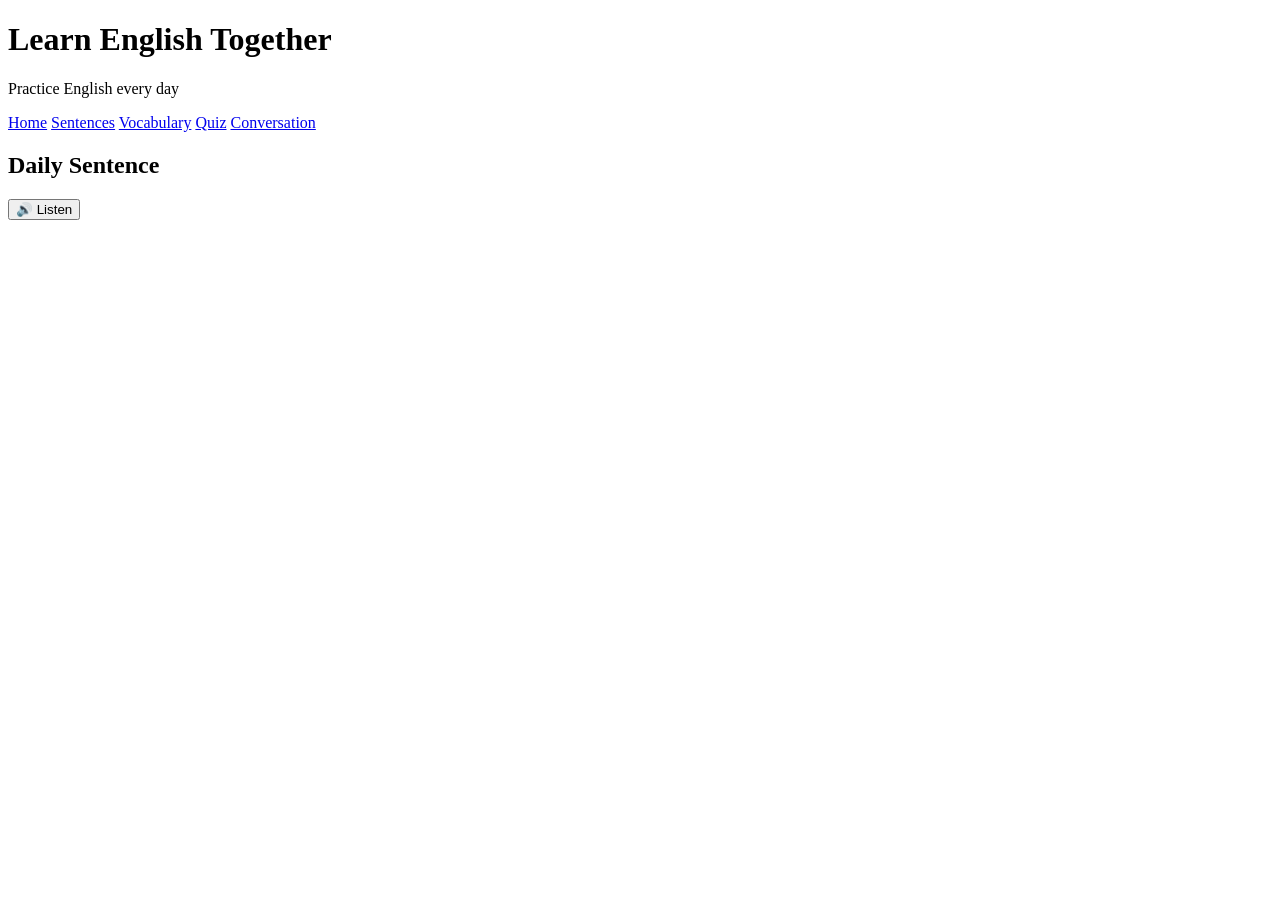
==== index.html @ a449f3a2 "Add initial HTML structure for English learning site" ====
<!DOCTYPE html>
<html lang="en">
<head>
<meta charset="UTF-8">
<title>Learn English Together</title>
<link rel="stylesheet" href="css/style.css">
</head>

<body>

<header>
<h1>Learn English Together</h1>
<p>Practice English every day</p>
</header>

<nav>
<a href="index.html">Home</a>
<a href="pages/sentences.html">Sentences</a>
<a href="pages/vocabulary.html">Vocabulary</a>
<a href="pages/quiz.html">Quiz</a>
<a href="pages/conversation.html">Conversation</a>
</nav>

<section>

<h2>Daily Sentence</h2>

<p id="dailySentence"></p>

<button onclick="speakSentence()">🔊 Listen</button>

</section>

<script src="js/dailySentence.js"></script>
<script src="js/speech.js"></script>

</body>
</html>
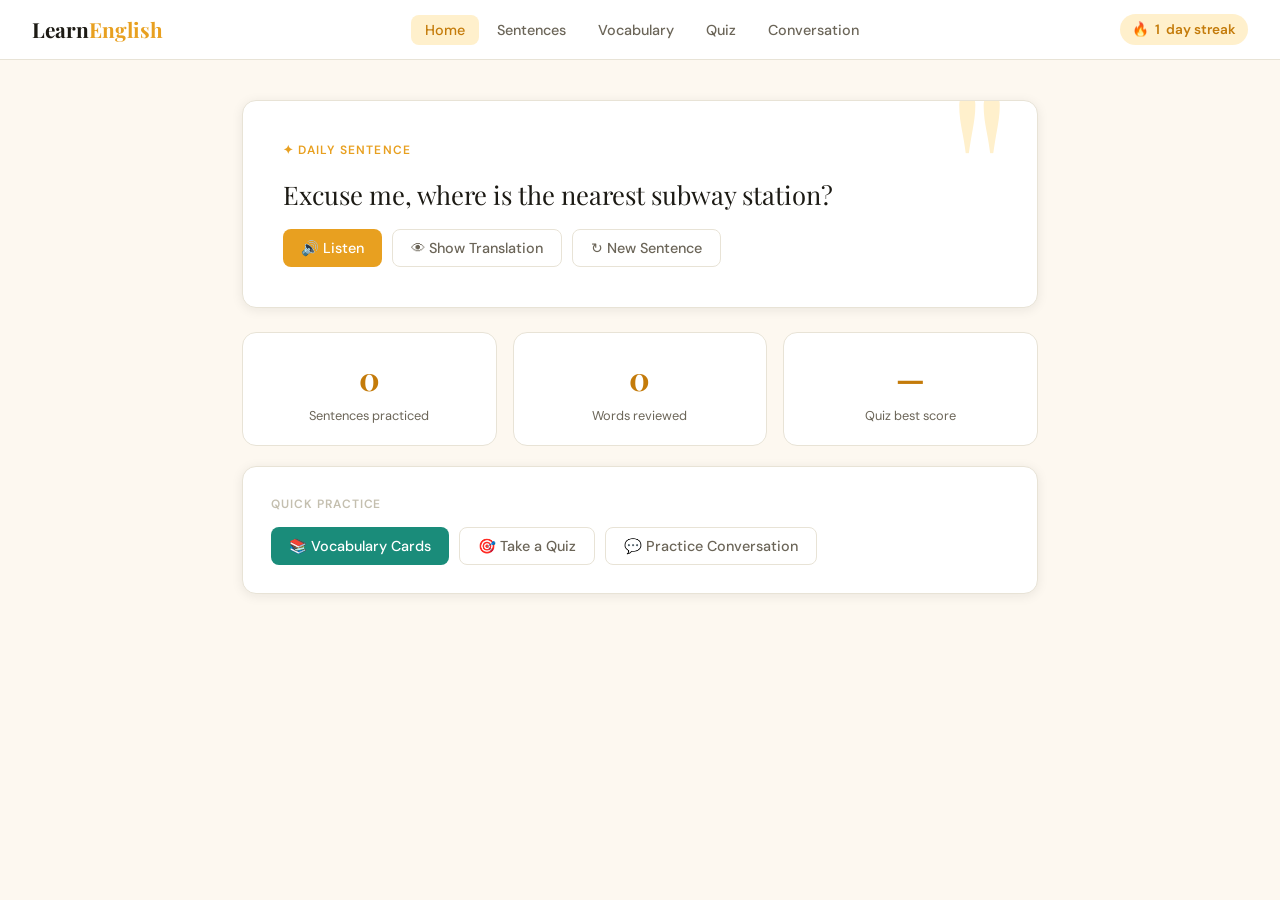
==== commit f266d789: "Add files via upload" ====
--- a/index.html
+++ b/index.html
@@ -2,37 +2,569 @@
 <html lang="en">
 <head>
 <meta charset="UTF-8">
+<meta name="viewport" content="width=device-width, initial-scale=1.0">
 <title>Learn English Together</title>
-<link rel="stylesheet" href="css/style.css">
+<link href="https://fonts.googleapis.com/css2?family=Playfair+Display:wght@400;700&family=DM+Sans:wght@300;400;500;600&display=swap" rel="stylesheet">
+<style>
+  :root {
+    --cream: #FDF8F0;
+    --amber: #E8A020;
+    --amber-light: #FFF0CC;
+    --amber-dark: #C47B0A;
+    --teal: #1A8C7A;
+    --teal-light: #D4F0EB;
+    --coral: #D95030;
+    --coral-light: #FDEAE5;
+    --ink: #1C1A14;
+    --ink-muted: #6B6558;
+    --ink-faint: #C4BFAF;
+    --surface: #FFFFFF;
+    --border: #E8E3D6;
+    --radius: 14px;
+    --radius-sm: 8px;
+    --shadow: 0 2px 12px rgba(28,26,20,0.08);
+  }
+  * { box-sizing: border-box; margin: 0; padding: 0; }
+  body { font-family: 'DM Sans', sans-serif; background: var(--cream); color: var(--ink); min-height: 100vh; line-height: 1.6; }
+
+  /* NAV */
+  nav { background: var(--surface); border-bottom: 1px solid var(--border); padding: 0 2rem; display: flex; align-items: center; justify-content: space-between; position: sticky; top: 0; z-index: 100; height: 60px; }
+  .nav-logo { font-family: 'Playfair Display', serif; font-size: 1.3rem; font-weight: 700; color: var(--ink); cursor: pointer; }
+  .nav-logo span { color: var(--amber); }
+  .nav-links { display: flex; gap: 4px; }
+  .nav-links button { background: none; border: none; padding: 6px 14px; border-radius: var(--radius-sm); font-family: 'DM Sans', sans-serif; font-size: 0.9rem; color: var(--ink-muted); cursor: pointer; font-weight: 500; transition: all 0.15s; }
+  .nav-links button:hover { background: var(--cream); color: var(--ink); }
+  .nav-links button.active { background: var(--amber-light); color: var(--amber-dark); }
+  .streak-badge { display: flex; align-items: center; gap: 6px; background: var(--amber-light); color: var(--amber-dark); padding: 5px 12px; border-radius: 20px; font-size: 0.85rem; font-weight: 600; }
+
+  /* LOADING */
+  #loadingScreen { position: fixed; inset: 0; background: var(--cream); display: flex; flex-direction: column; align-items: center; justify-content: center; gap: 1rem; z-index: 999; transition: opacity 0.3s; }
+  .loading-spinner { width: 36px; height: 36px; border: 3px solid var(--border); border-top-color: var(--amber); border-radius: 50%; animation: spin 0.7s linear infinite; }
+  @keyframes spin { to { transform: rotate(360deg); } }
+  #loadingScreen.hidden { opacity: 0; pointer-events: none; }
+
+  /* ERROR */
+  #errorBanner { display: none; background: var(--coral-light); border: 1px solid var(--coral); color: var(--coral); padding: 14px 20px; border-radius: var(--radius-sm); margin: 1.5rem 2rem; font-size: 0.9rem; line-height: 1.7; }
+  #errorBanner.visible { display: block; }
+  #errorBanner code { background: rgba(0,0,0,0.07); padding: 1px 5px; border-radius: 4px; font-size: 0.85em; }
+
+  /* PAGES */
+  .page { display: none; padding: 2.5rem 2rem; max-width: 860px; margin: 0 auto; }
+  .page.active { display: block; }
+  .page-title { font-family: 'Playfair Display', serif; font-size: 2rem; font-weight: 700; margin-bottom: 0.3rem; }
+  .page-subtitle { font-size: 1rem; color: var(--ink-muted); margin-bottom: 2rem; }
+
+  /* CARDS */
+  .card { background: var(--surface); border: 1px solid var(--border); border-radius: var(--radius); padding: 1.75rem; box-shadow: var(--shadow); }
+  .card + .card { margin-top: 1.25rem; }
+  .card-label { font-size: 0.75rem; font-weight: 600; text-transform: uppercase; letter-spacing: 0.08em; color: var(--ink-faint); margin-bottom: 0.75rem; }
+
+  /* HERO */
+  .hero { background: var(--surface); border: 1px solid var(--border); border-radius: var(--radius); padding: 2.5rem; box-shadow: var(--shadow); margin-bottom: 1.5rem; position: relative; overflow: hidden; }
+  .hero::before { content: '"'; font-family: 'Playfair Display', serif; font-size: 14rem; color: var(--amber-light); position: absolute; top: -3rem; right: 1.5rem; line-height: 1; user-select: none; }
+  .hero-label { font-size: 0.75rem; font-weight: 600; text-transform: uppercase; letter-spacing: 0.1em; color: var(--amber); margin-bottom: 1rem; }
+  #dailySentence { font-family: 'Playfair Display', serif; font-size: 1.6rem; line-height: 1.45; color: var(--ink); margin-bottom: 1rem; position: relative; z-index: 1; }
+  #sentenceTranslation { font-size: 0.95rem; color: var(--ink-muted); margin-bottom: 1.5rem; display: none; }
+  .hero-actions { display: flex; gap: 10px; flex-wrap: wrap; }
+
+  /* BUTTONS */
+  .btn { display: inline-flex; align-items: center; gap: 6px; padding: 9px 18px; border-radius: var(--radius-sm); font-family: 'DM Sans', sans-serif; font-size: 0.9rem; font-weight: 500; cursor: pointer; border: none; transition: all 0.15s; }
+  .btn-primary { background: var(--amber); color: white; }
+  .btn-primary:hover { background: var(--amber-dark); transform: translateY(-1px); }
+  .btn-outline { background: none; border: 1.5px solid var(--border); color: var(--ink-muted); }
+  .btn-outline:hover { border-color: var(--amber); color: var(--amber-dark); background: var(--amber-light); }
+  .btn-teal { background: var(--teal); color: white; }
+  .btn-teal:hover { background: #136b5c; transform: translateY(-1px); }
+
+  /* STATS */
+  .stats-grid { display: grid; grid-template-columns: repeat(3, 1fr); gap: 1rem; margin-top: 1.5rem; }
+  .stat-card { background: var(--surface); border: 1px solid var(--border); border-radius: var(--radius); padding: 1.2rem 1.4rem; text-align: center; }
+  .stat-num { font-family: 'Playfair Display', serif; font-size: 2rem; font-weight: 700; color: var(--amber-dark); }
+  .stat-label { font-size: 0.8rem; color: var(--ink-muted); margin-top: 2px; }
+
+  /* VOCAB */
+  .vocab-grid { display: grid; grid-template-columns: repeat(auto-fill, minmax(240px, 1fr)); gap: 1rem; }
+  .vocab-card { background: var(--surface); border: 1px solid var(--border); border-radius: var(--radius); padding: 1.25rem; cursor: pointer; transition: all 0.2s; position: relative; min-height: 110px; }
+  .vocab-card:hover { transform: translateY(-3px); box-shadow: 0 8px 24px rgba(28,26,20,0.1); }
+  .vocab-card.flipped .front { display: none; }
+  .vocab-card.flipped .back { display: block; }
+  .vocab-card .back { display: none; }
+  .vocab-word { font-family: 'Playfair Display', serif; font-size: 1.3rem; font-weight: 700; margin-bottom: 4px; }
+  .vocab-pos { font-size: 0.75rem; font-weight: 600; color: var(--amber); background: var(--amber-light); padding: 2px 8px; border-radius: 4px; display: inline-block; margin-bottom: 8px; }
+  .vocab-example { font-size: 0.85rem; color: var(--ink-muted); font-style: italic; }
+  .vocab-definition { font-size: 0.95rem; line-height: 1.5; margin-bottom: 6px; }
+  .flip-hint { font-size: 0.72rem; color: var(--ink-faint); position: absolute; bottom: 10px; right: 12px; }
+  .level-badge { position: absolute; top: 10px; right: 10px; font-size: 0.68rem; font-weight: 600; padding: 2px 7px; border-radius: 4px; text-transform: uppercase; }
+  .level-a1, .level-a2 { background: var(--teal-light); color: var(--teal); }
+  .level-b1, .level-b2 { background: var(--amber-light); color: var(--amber-dark); }
+  .level-c1, .level-c2 { background: var(--coral-light); color: var(--coral); }
+
+  /* SENTENCES */
+  .sentence-item { background: var(--surface); border: 1px solid var(--border); border-radius: var(--radius); padding: 1.4rem 1.6rem; display: flex; align-items: flex-start; gap: 1rem; transition: all 0.15s; }
+  .sentence-item:hover { box-shadow: var(--shadow); }
+  .sentence-item + .sentence-item { margin-top: 0.8rem; }
+  .sentence-num { font-family: 'Playfair Display', serif; font-size: 1.5rem; font-weight: 700; color: var(--ink-faint); min-width: 36px; line-height: 1.2; }
+  .sentence-content { flex: 1; }
+  .sentence-text { font-size: 1.05rem; line-height: 1.5; margin-bottom: 4px; }
+  .sentence-category { font-size: 0.75rem; font-weight: 600; color: var(--teal); background: var(--teal-light); padding: 2px 8px; border-radius: 4px; display: inline-block; }
+  .sentence-speak { background: none; border: 1px solid var(--border); border-radius: 50%; width: 36px; height: 36px; cursor: pointer; display: flex; align-items: center; justify-content: center; font-size: 1rem; transition: all 0.15s; flex-shrink: 0; }
+  .sentence-speak:hover { background: var(--amber-light); border-color: var(--amber); }
+
+  /* QUIZ */
+  .quiz-container { max-width: 580px; margin: 0 auto; }
+  .quiz-progress-bar { height: 4px; background: var(--border); border-radius: 4px; margin-bottom: 2rem; overflow: hidden; }
+  .quiz-progress-fill { height: 100%; background: var(--amber); border-radius: 4px; transition: width 0.4s ease; }
+  .quiz-card { background: var(--surface); border: 1px solid var(--border); border-radius: var(--radius); padding: 2.25rem; box-shadow: var(--shadow); text-align: center; }
+  .quiz-q-label { font-size: 0.75rem; font-weight: 600; text-transform: uppercase; letter-spacing: 0.08em; color: var(--ink-faint); margin-bottom: 1rem; }
+  .quiz-question { font-family: 'Playfair Display', serif; font-size: 1.5rem; line-height: 1.4; margin-bottom: 2rem; }
+  .quiz-options { display: grid; gap: 10px; }
+  .quiz-option { background: var(--cream); border: 1.5px solid var(--border); border-radius: var(--radius-sm); padding: 13px 18px; text-align: left; font-family: 'DM Sans', sans-serif; font-size: 0.95rem; cursor: pointer; transition: all 0.15s; color: var(--ink); }
+  .quiz-option:hover:not(:disabled) { border-color: var(--amber); background: var(--amber-light); }
+  .quiz-option.correct { background: var(--teal-light) !important; border-color: var(--teal) !important; color: var(--teal) !important; font-weight: 500; }
+  .quiz-option.wrong { background: var(--coral-light) !important; border-color: var(--coral) !important; color: var(--coral) !important; }
+  .quiz-option:disabled { cursor: default; }
+  .quiz-feedback { margin-top: 1.25rem; padding: 12px 16px; border-radius: var(--radius-sm); font-size: 0.9rem; display: none; text-align: left; line-height: 1.5; }
+  .quiz-feedback.show-correct { background: var(--teal-light); color: var(--teal); display: block; }
+  .quiz-feedback.show-wrong { background: var(--coral-light); color: var(--coral); display: block; }
+  .quiz-next { margin-top: 1.25rem; display: none; }
+  .quiz-score-card { text-align: center; padding: 2rem; display: none; }
+  .score-circle { width: 110px; height: 110px; border-radius: 50%; background: var(--amber-light); display: flex; flex-direction: column; align-items: center; justify-content: center; margin: 0 auto 1.5rem; }
+  .score-num { font-family: 'Playfair Display', serif; font-size: 2.2rem; font-weight: 700; color: var(--amber-dark); line-height: 1; }
+  .score-total-label { font-size: 0.85rem; color: var(--ink-muted); }
+
+  /* CONVERSATION */
+  .chat-container { background: var(--surface); border: 1px solid var(--border); border-radius: var(--radius); overflow: hidden; box-shadow: var(--shadow); }
+  .chat-header { padding: 1rem 1.5rem; border-bottom: 1px solid var(--border); display: flex; align-items: center; gap: 10px; }
+  .chat-avatar { width: 36px; height: 36px; border-radius: 50%; background: var(--teal); display: flex; align-items: center; justify-content: center; color: white; font-size: 0.85rem; font-weight: 600; }
+  .chat-name { font-weight: 500; font-size: 0.95rem; }
+  .chat-status { font-size: 0.78rem; color: var(--teal); }
+  .chat-messages { padding: 1.5rem; display: flex; flex-direction: column; gap: 1rem; min-height: 340px; max-height: 420px; overflow-y: auto; }
+  .msg { max-width: 75%; padding: 10px 14px; border-radius: 14px; font-size: 0.95rem; line-height: 1.5; animation: fadeUp 0.25s ease; }
+  @keyframes fadeUp { from { opacity: 0; transform: translateY(8px); } to { opacity: 1; transform: translateY(0); } }
+  .msg-bot { background: var(--cream); border: 1px solid var(--border); align-self: flex-start; border-bottom-left-radius: 4px; }
+  .msg-user { background: var(--amber); color: white; align-self: flex-end; border-bottom-right-radius: 4px; }
+  .chat-input-row { display: flex; gap: 8px; padding: 1rem 1.5rem; border-top: 1px solid var(--border); }
+  .chat-input { flex: 1; border: 1.5px solid var(--border); border-radius: var(--radius-sm); padding: 9px 14px; font-family: 'DM Sans', sans-serif; font-size: 0.9rem; outline: none; transition: border-color 0.15s; background: var(--cream); }
+  .chat-input:focus { border-color: var(--amber); background: var(--surface); }
+  .reply-suggestions { padding: 0 1.5rem 1rem; display: flex; gap: 8px; flex-wrap: wrap; }
+  .reply-chip { background: var(--cream); border: 1px solid var(--border); border-radius: 20px; padding: 5px 12px; font-size: 0.82rem; cursor: pointer; color: var(--ink-muted); transition: all 0.15s; font-family: 'DM Sans', sans-serif; }
+  .reply-chip:hover { border-color: var(--amber); color: var(--amber-dark); background: var(--amber-light); }
+
+  /* FILTER BAR */
+  .filter-bar { display: flex; gap: 8px; flex-wrap: wrap; margin-bottom: 1.5rem; }
+  .filter-chip { background: var(--surface); border: 1px solid var(--border); border-radius: 20px; padding: 5px 14px; font-size: 0.83rem; cursor: pointer; transition: all 0.15s; font-family: 'DM Sans', sans-serif; color: var(--ink-muted); font-weight: 500; }
+  .filter-chip.active, .filter-chip:hover { background: var(--amber-light); border-color: var(--amber); color: var(--amber-dark); }
+
+  .fade-in { animation: fadeIn 0.3s ease; }
+  @keyframes fadeIn { from { opacity: 0; } to { opacity: 1; } }
+
+  @media (max-width: 600px) {
+    nav { padding: 0 1rem; }
+    .nav-links { display: none; }
+    .page { padding: 1.5rem 1rem; }
+    #dailySentence { font-size: 1.25rem; }
+    .hero::before { font-size: 8rem; }
+  }
+</style>
 </head>
-
 <body>
 
-<header>
-<h1>Learn English Together</h1>
-<p>Practice English every day</p>
-</header>
+<div id="loadingScreen">
+  <div class="loading-spinner"></div>
+  <p style="color:var(--ink-muted);font-size:0.9rem;">Loading content from data.json…</p>
+</div>
+
+<div id="errorBanner">
+  ⚠️ <strong>Could not load <code>data.json</code>.</strong><br>
+  Make sure <code>data.json</code> is in the same folder as <code>index.html</code>.<br>
+  You must open the site through a local server — not by double-clicking the file.<br>
+  Quick fix: run <code>npx serve .</code> in the folder, or use <strong>VS Code Live Server</strong>.
+</div>
 
 <nav>
-<a href="index.html">Home</a>
-<a href="pages/sentences.html">Sentences</a>
-<a href="pages/vocabulary.html">Vocabulary</a>
-<a href="pages/quiz.html">Quiz</a>
-<a href="pages/conversation.html">Conversation</a>
+  <div class="nav-logo" onclick="showPage('home')">Learn<span>English</span></div>
+  <div class="nav-links" id="navLinks"></div>
+  <div class="streak-badge">🔥 <span id="streakCount">0</span> day streak</div>
 </nav>
 
-<section>
-
-<h2>Daily Sentence</h2>
-
-<p id="dailySentence"></p>
-
-<button onclick="speakSentence()">🔊 Listen</button>
-
-</section>
-
-<script src="js/dailySentence.js"></script>
-<script src="js/speech.js"></script>
-
+<!-- HOME -->
+<div id="page-home" class="page active">
+  <div class="hero fade-in">
+    <div class="hero-label">✦ Daily Sentence</div>
+    <p id="dailySentence">Loading…</p>
+    <p id="sentenceTranslation"></p>
+    <div class="hero-actions">
+      <button class="btn btn-primary" onclick="speakSentence()">🔊 Listen</button>
+      <button class="btn btn-outline" onclick="showTranslation()">👁 Show Translation</button>
+      <button class="btn btn-outline" onclick="nextDailySentence()">↻ New Sentence</button>
+    </div>
+  </div>
+  <div class="stats-grid fade-in">
+    <div class="stat-card"><div class="stat-num" id="statSentences">0</div><div class="stat-label">Sentences practiced</div></div>
+    <div class="stat-card"><div class="stat-num" id="statVocab">0</div><div class="stat-label">Words reviewed</div></div>
+    <div class="stat-card"><div class="stat-num" id="statQuiz">—</div><div class="stat-label">Quiz best score</div></div>
+  </div>
+  <div class="card fade-in" style="margin-top:1.25rem;">
+    <div class="card-label">Quick Practice</div>
+    <div style="display:flex;gap:10px;flex-wrap:wrap;">
+      <button class="btn btn-teal" onclick="showPage('vocabulary')">📚 Vocabulary Cards</button>
+      <button class="btn btn-outline" onclick="showPage('quiz')">🎯 Take a Quiz</button>
+      <button class="btn btn-outline" onclick="showPage('conversation')">💬 Practice Conversation</button>
+    </div>
+  </div>
+</div>
+
+<!-- SENTENCES -->
+<div id="page-sentences" class="page">
+  <h1 class="page-title">Daily Sentences</h1>
+  <p class="page-subtitle">Learn useful phrases for everyday English.</p>
+  <div class="filter-bar" id="sentenceFilters"></div>
+  <div id="sentencesList"></div>
+</div>
+
+<!-- VOCABULARY -->
+<div id="page-vocabulary" class="page">
+  <h1 class="page-title">Vocabulary</h1>
+  <p class="page-subtitle">Tap a card to reveal the definition. Practice daily!</p>
+  <div class="vocab-grid" id="vocabGrid"></div>
+</div>
+
+<!-- QUIZ -->
+<div id="page-quiz" class="page">
+  <h1 class="page-title">Quick Quiz</h1>
+  <p class="page-subtitle">Test your English knowledge.</p>
+  <div class="quiz-container">
+    <div class="quiz-progress-bar"><div class="quiz-progress-fill" id="quizProgressFill" style="width:0%"></div></div>
+    <div class="quiz-card">
+      <div id="quizActiveSection">
+        <div class="quiz-q-label">Question <span id="qNum">1</span> of <span id="qTotal">?</span></div>
+        <div class="quiz-question" id="quizQuestion"></div>
+        <div class="quiz-options" id="quizOptions"></div>
+        <div class="quiz-feedback" id="quizFeedback"></div>
+        <div class="quiz-next"><button class="btn btn-primary" onclick="nextQuestion()">Next →</button></div>
+      </div>
+      <div class="quiz-score-card" id="quizScore">
+        <div class="score-circle">
+          <div class="score-num" id="scoreNum">0</div>
+          <div class="score-total-label" id="scoreTotal">/0</div>
+        </div>
+        <h2 style="font-family:'Playfair Display',serif;margin-bottom:8px;" id="scoreTitle"></h2>
+        <p style="color:var(--ink-muted);font-size:0.9rem;margin-bottom:1.5rem;" id="scoreMsg"></p>
+        <button class="btn btn-primary" onclick="restartQuiz()">Try Again</button>
+      </div>
+    </div>
+  </div>
+</div>
+
+<!-- CONVERSATION -->
+<div id="page-conversation" class="page">
+  <h1 class="page-title">Conversation Practice</h1>
+  <p class="page-subtitle">Chat with a virtual English partner. Pick a scenario to begin.</p>
+  <div class="filter-bar" id="scenarioBar"></div>
+  <div class="chat-container">
+    <div class="chat-header">
+      <div class="chat-avatar">AI</div>
+      <div><div class="chat-name">Emma — English Partner</div><div class="chat-status">● Online</div></div>
+    </div>
+    <div class="chat-messages" id="chatMessages"></div>
+    <div class="reply-suggestions" id="replySuggestions"></div>
+    <div class="chat-input-row">
+      <input class="chat-input" id="chatInput" placeholder="Type your reply…" onkeydown="if(event.key==='Enter')sendChat()"/>
+      <button class="btn btn-primary" onclick="sendChat()">Send</button>
+    </div>
+  </div>
+</div>
+
+<script>
+// ─── GLOBALS ─────────────────────────────────────────────────────────────────
+let DATA = null;
+let sentenceIdx = 0;
+let quizShuffled = [], quizIdx = 0, quizScore = 0, quizAnswered = false;
+let currentScenario = null;
+
+const PAGE_ORDER  = ['home','sentences','vocabulary','quiz','conversation'];
+const PAGE_LABELS = ['Home','Sentences','Vocabulary','Quiz','Conversation'];
+
+// ─── BOOT ─────────────────────────────────────────────────────────────────────
+async function boot() {
+  try {
+    const res = await fetch('data.json');
+    if (!res.ok) throw new Error('HTTP ' + res.status);
+    DATA = await res.json();
+    buildNav();
+    initStreak();
+    initDailySentence();
+    loadSavedStats();
+    document.getElementById('loadingScreen').classList.add('hidden');
+  } catch (e) {
+    console.error(e);
+    document.getElementById('loadingScreen').classList.add('hidden');
+    document.getElementById('errorBanner').classList.add('visible');
+  }
+}
+
+// ─── NAV ──────────────────────────────────────────────────────────────────────
+function buildNav() {
+  document.getElementById('navLinks').innerHTML = PAGE_ORDER.map((id, i) =>
+    `<button onclick="showPage('${id}')" data-page="${id}"${i===0?' class="active"':''}>${PAGE_LABELS[i]}</button>`
+  ).join('');
+}
+
+function showPage(name) {
+  if (!DATA) return;
+  document.querySelectorAll('.page').forEach(p => p.classList.remove('active'));
+  document.querySelectorAll('#navLinks button').forEach(b => b.classList.remove('active'));
+  document.getElementById('page-'+name).classList.add('active','fade-in');
+  const btn = document.querySelector(`#navLinks button[data-page="${name}"]`);
+  if (btn) btn.classList.add('active');
+  if (name==='sentences')   renderSentences('all');
+  if (name==='vocabulary')  renderVocab();
+  if (name==='quiz')        initQuiz();
+  if (name==='conversation')renderScenarioBar();
+}
+
+// ─── STREAK ───────────────────────────────────────────────────────────────────
+function initStreak() {
+  const today = new Date().toDateString();
+  const last  = localStorage.getItem('elt_last_visit');
+  let streak  = parseInt(localStorage.getItem('elt_streak')||'0');
+  if (last === today) {
+    // same day
+  } else if (last === new Date(Date.now()-86400000).toDateString()) {
+    streak++; localStorage.setItem('elt_streak', streak);
+  } else {
+    streak = 1; localStorage.setItem('elt_streak', streak);
+  }
+  localStorage.setItem('elt_last_visit', today);
+  document.getElementById('streakCount').textContent = streak;
+}
+
+function loadSavedStats() {
+  const s = localStorage.getItem('elt_sentences'); if (s) document.getElementById('statSentences').textContent = s;
+  const v = localStorage.getItem('elt_vocab');     if (v) document.getElementById('statVocab').textContent = v;
+  const q = localStorage.getItem('elt_best_quiz'); if (q) document.getElementById('statQuiz').textContent = q+'%';
+}
+
+// ─── HOME / DAILY SENTENCE ────────────────────────────────────────────────────
+function initDailySentence() {
+  const doy = Math.floor((Date.now() - new Date(new Date().getFullYear(),0,0)) / 86400000);
+  sentenceIdx = doy % DATA.sentences.length;
+  document.getElementById('dailySentence').textContent = DATA.sentences[sentenceIdx].text;
+}
+
+function speakSentence() { speakText(document.getElementById('dailySentence').textContent); }
+
+function showTranslation() {
+  const el = document.getElementById('sentenceTranslation');
+  const s  = DATA.sentences[sentenceIdx];
+  el.textContent = s.fr ? '🇫🇷 '+s.fr : '(no translation provided)';
+  el.style.display = 'block';
+}
+
+function nextDailySentence() {
+  sentenceIdx = (sentenceIdx+1) % DATA.sentences.length;
+  document.getElementById('dailySentence').textContent = DATA.sentences[sentenceIdx].text;
+  document.getElementById('sentenceTranslation').style.display = 'none';
+  bumpStat('elt_sentences','statSentences');
+}
+
+function speakText(text) {
+  if (!('speechSynthesis' in window)) return;
+  const u = new SpeechSynthesisUtterance(text);
+  u.lang = 'en-US'; u.rate = 0.9;
+  speechSynthesis.speak(u);
+}
+
+// ─── SENTENCES PAGE ───────────────────────────────────────────────────────────
+function renderSentenceFilters() {
+  document.getElementById('sentenceFilters').innerHTML = DATA.sentenceCategories.map((c,i) =>
+    `<button class="filter-chip${i===0?' active':''}" onclick="filterSentences('${c.id}',this)">${esc(c.label)}</button>`
+  ).join('');
+}
+
+function renderSentences(filter) {
+  if (!document.getElementById('sentenceFilters').children.length) renderSentenceFilters();
+  const items = filter==='all' ? DATA.sentences : DATA.sentences.filter(s=>s.category===filter);
+  document.getElementById('sentencesList').innerHTML = items.map((s,i)=>`
+    <div class="sentence-item">
+      <div class="sentence-num">${String(i+1).padStart(2,'0')}</div>
+      <div class="sentence-content">
+        <div class="sentence-text">${esc(s.text)}</div>
+        <span class="sentence-category">${esc(s.category)}</span>
+      </div>
+      <button class="sentence-speak" onclick="speakText(${JSON.stringify(s.text)})" title="Listen">🔊</button>
+    </div>`).join('');
+}
+
+function filterSentences(cat, el) {
+  document.querySelectorAll('#sentenceFilters .filter-chip').forEach(c=>c.classList.remove('active'));
+  el.classList.add('active');
+  renderSentences(cat);
+}
+
+// ─── VOCABULARY ───────────────────────────────────────────────────────────────
+function renderVocab() {
+  document.getElementById('vocabGrid').innerHTML = DATA.vocabulary.map(v=>`
+    <div class="vocab-card" onclick="flipCard(this)">
+      <span class="level-badge level-${v.level}">${v.level.toUpperCase()}</span>
+      <div class="front">
+        <div class="vocab-word">${esc(v.word)}</div>
+        <span class="vocab-pos">${esc(v.pos)}</span>
+        <div class="vocab-example">"${esc(v.example)}"</div>
+        <span class="flip-hint">tap to define</span>
+      </div>
+      <div class="back">
+        <span class="vocab-pos">${esc(v.pos)}</span>
+        <div class="vocab-definition">${esc(v.definition)}</div>
+        <div class="vocab-example">"${esc(v.example)}"</div>
+        <span class="flip-hint">tap to flip back</span>
+      </div>
+    </div>`).join('');
+}
+
+function flipCard(el) {
+  el.classList.toggle('flipped');
+  if (el.classList.contains('flipped')) bumpStat('elt_vocab','statVocab');
+}
+
+// ─── QUIZ ─────────────────────────────────────────────────────────────────────
+function initQuiz() {
+  quizShuffled = [...DATA.quiz].sort(()=>Math.random()-0.5);
+  quizIdx=0; quizScore=0; quizAnswered=false;
+  document.getElementById('quizActiveSection').style.display='block';
+  document.getElementById('quizScore').style.display='none';
+  document.getElementById('qTotal').textContent = quizShuffled.length;
+  renderQuestion();
+}
+
+function renderQuestion() {
+  if (quizIdx>=quizShuffled.length) { showScore(); return; }
+  const q = quizShuffled[quizIdx];
+  document.getElementById('qNum').textContent = quizIdx+1;
+  document.getElementById('quizProgressFill').style.width = ((quizIdx/quizShuffled.length)*100)+'%';
+  document.getElementById('quizQuestion').textContent = q.q;
+  document.getElementById('quizOptions').innerHTML = q.options.map((o,i)=>
+    `<button class="quiz-option" onclick="answerQuiz(${i})">${esc(o)}</button>`
+  ).join('');
+  document.getElementById('quizFeedback').className = 'quiz-feedback';
+  document.getElementById('quizFeedback').textContent = '';
+  document.querySelector('.quiz-next').style.display = 'none';
+  quizAnswered = false;
+}
+
+function answerQuiz(idx) {
+  if (quizAnswered) return;
+  quizAnswered = true;
+  const q = quizShuffled[quizIdx];
+  const opts = document.querySelectorAll('.quiz-option');
+  opts.forEach(o=>o.disabled=true);
+  const fb = document.getElementById('quizFeedback');
+  if (idx===q.correct) {
+    opts[idx].classList.add('correct');
+    quizScore++;
+    fb.className = 'quiz-feedback show-correct';
+    fb.textContent = '✓ Correct!' + (q.explanation ? '  '+q.explanation : '');
+  } else {
+    opts[idx].classList.add('wrong');
+    opts[q.correct].classList.add('correct');
+    fb.className = 'quiz-feedback show-wrong';
+    fb.textContent = '✗ The correct answer is: '+q.options[q.correct]+(q.explanation?' — '+q.explanation:'');
+  }
+  document.querySelector('.quiz-next').style.display = 'block';
+}
+
+function nextQuestion() {
+  quizIdx++;
+  quizIdx>=quizShuffled.length ? showScore() : renderQuestion();
+}
+
+function showScore() {
+  document.getElementById('quizActiveSection').style.display='none';
+  document.getElementById('quizScore').style.display='block';
+  document.getElementById('quizProgressFill').style.width='100%';
+  document.getElementById('scoreNum').textContent  = quizScore;
+  document.getElementById('scoreTotal').textContent = '/'+quizShuffled.length;
+  const pct = Math.round((quizScore/quizShuffled.length)*100);
+  document.getElementById('scoreTitle').textContent = pct>=80 ? 'Excellent work! 🎉' : pct>=60 ? 'Good effort! 👍' : 'Keep practicing!';
+  document.getElementById('scoreMsg').textContent   = `You scored ${pct}%. ${pct>=80?'You are doing great!':'Try again to improve.'}`;
+  const best = parseInt(localStorage.getItem('elt_best_quiz')||'0');
+  if (pct>best) { localStorage.setItem('elt_best_quiz',pct); document.getElementById('statQuiz').textContent=pct+'%'; }
+}
+
+function restartQuiz() { initQuiz(); }
+
+// ─── CONVERSATION ─────────────────────────────────────────────────────────────
+function renderScenarioBar() {
+  const bar = document.getElementById('scenarioBar');
+  bar.innerHTML = DATA.conversation.scenarioButtons.map((b,i)=>
+    `<button class="filter-chip${i===0?' active':''}" onclick="setScenario('${b.id}',this)">${b.emoji} ${esc(b.label)}</button>`
+  ).join('');
+  if (DATA.conversation.scenarioButtons.length>0)
+    setScenario(DATA.conversation.scenarioButtons[0].id, bar.children[0]);
+}
+
+function setScenario(name, el) {
+  currentScenario = name;
+  document.querySelectorAll('#scenarioBar .filter-chip').forEach(c=>c.classList.remove('active'));
+  if (el) el.classList.add('active');
+  const sc = DATA.conversation.scenarios[name];
+  if (!sc) return;
+  document.getElementById('chatMessages').innerHTML='';
+  addBotMsg(sc.opening);
+  renderSuggestions(sc.replies);
+}
+
+function addBotMsg(text) {
+  const msgs = document.getElementById('chatMessages');
+  const d = document.createElement('div');
+  d.className='msg msg-bot'; d.textContent=text;
+  msgs.appendChild(d); msgs.scrollTop=msgs.scrollHeight;
+}
+
+function addUserMsg(text) {
+  const msgs = document.getElementById('chatMessages');
+  const d = document.createElement('div');
+  d.className='msg msg-user'; d.textContent=text;
+  msgs.appendChild(d); msgs.scrollTop=msgs.scrollHeight;
+}
+
+function renderSuggestions(replies) {
+  document.getElementById('replySuggestions').innerHTML=(replies||[]).map(r=>
+    `<button class="reply-chip" onclick="sendChatMessage(${JSON.stringify(r)})">${esc(r)}</button>`
+  ).join('');
+}
+
+function sendChat() {
+  const inp=document.getElementById('chatInput'), text=inp.value.trim();
+  if (!text) return; inp.value=''; sendChatMessage(text);
+}
+
+function sendChatMessage(text) {
+  addUserMsg(text);
+  document.getElementById('replySuggestions').innerHTML='';
+  const sc = DATA.conversation.scenarios[currentScenario];
+  const lower = text.toLowerCase();
+  let response = sc.responses['default'] || '…';
+  for (const key of Object.keys(sc.responses))
+    if (key!=='default' && lower.includes(key)) { response=sc.responses[key]; break; }
+  setTimeout(()=>{
+    addBotMsg(response);
+    renderSuggestions((sc.replies||[]).filter(r=>!text.includes(r)).slice(0,3));
+  }, 700);
+}
+
+// ─── UTILS ────────────────────────────────────────────────────────────────────
+function bumpStat(key, elId) {
+  const n = parseInt(localStorage.getItem(key)||'0')+1;
+  localStorage.setItem(key,n);
+  document.getElementById(elId).textContent=n;
+}
+
+function esc(str) {
+  return String(str).replace(/&/g,'&amp;').replace(/</g,'&lt;').replace(/>/g,'&gt;').replace(/"/g,'&quot;');
+}
+
+boot();
+</script>
 </body>
 </html>
